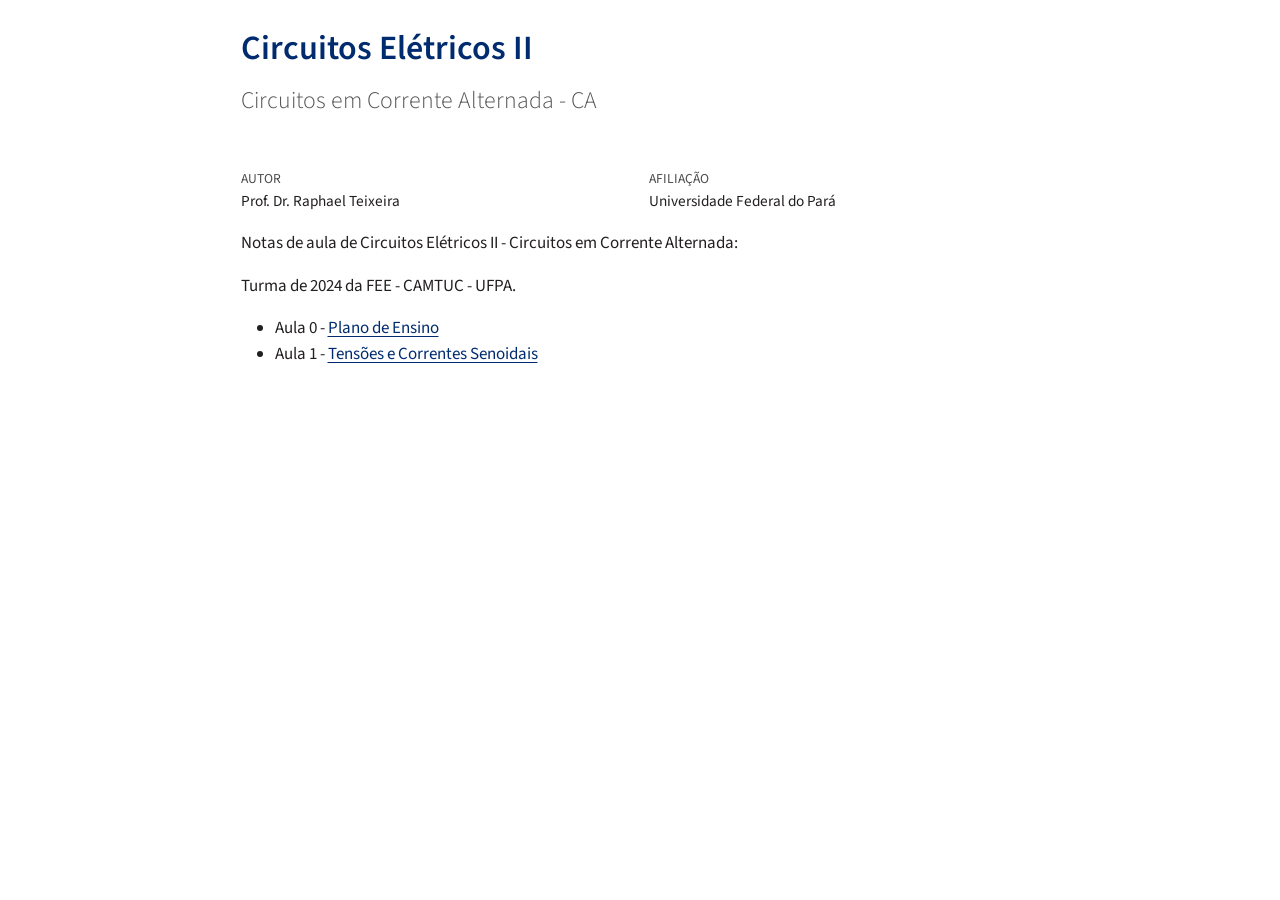
==== index.html @ 869584f1 "Built site for gh-pages" ====
<!DOCTYPE html>
<html xmlns="http://www.w3.org/1999/xhtml" lang="pt-BR" xml:lang="pt-BR"><head>

<meta charset="utf-8">
<meta name="generator" content="quarto-1.8.24">

<meta name="viewport" content="width=device-width, initial-scale=1.0, user-scalable=yes">

<meta name="author" content="Prof.&nbsp;Dr.&nbsp;Raphael Teixeira">

<title>Circuitos Elétricos II</title>
<style>
code{white-space: pre-wrap;}
span.smallcaps{font-variant: small-caps;}
div.columns{display: flex; gap: min(4vw, 1.5em);}
div.column{flex: auto; overflow-x: auto;}
div.hanging-indent{margin-left: 1.5em; text-indent: -1.5em;}
ul.task-list{list-style: none;}
ul.task-list li input[type="checkbox"] {
  width: 0.8em;
  margin: 0 0.8em 0.2em -1em; /* quarto-specific, see https://github.com/quarto-dev/quarto-cli/issues/4556 */ 
  vertical-align: middle;
}
</style>


<script src="site_libs/quarto-nav/quarto-nav.js"></script>
<script src="site_libs/clipboard/clipboard.min.js"></script>
<script src="site_libs/quarto-search/autocomplete.umd.js"></script>
<script src="site_libs/quarto-search/fuse.min.js"></script>
<script src="site_libs/quarto-search/quarto-search.js"></script>
<meta name="quarto:offset" content="./">
<script src="site_libs/quarto-html/quarto.js" type="module"></script>
<script src="site_libs/quarto-html/tabsets/tabsets.js" type="module"></script>
<script src="site_libs/quarto-html/axe/axe-check.js" type="module"></script>
<script src="site_libs/quarto-html/popper.min.js"></script>
<script src="site_libs/quarto-html/tippy.umd.min.js"></script>
<script src="site_libs/quarto-html/anchor.min.js"></script>
<link href="site_libs/quarto-html/tippy.css" rel="stylesheet">
<link href="site_libs/quarto-html/quarto-syntax-highlighting-dc55a5b9e770e841cd82e46aadbfb9b0.css" rel="stylesheet" id="quarto-text-highlighting-styles">
<script src="site_libs/bootstrap/bootstrap.min.js"></script>
<link href="site_libs/bootstrap/bootstrap-icons.css" rel="stylesheet">
<link href="site_libs/bootstrap/bootstrap-054f9ac2cfdb5bf803b445b878c7fe2c.min.css" rel="stylesheet" append-hash="true" id="quarto-bootstrap" data-mode="light">
<script id="quarto-search-options" type="application/json">{
  "location": "sidebar",
  "copy-button": false,
  "collapse-after": 3,
  "panel-placement": "start",
  "type": "textbox",
  "limit": 50,
  "keyboard-shortcut": [
    "f",
    "/",
    "s"
  ],
  "show-item-context": false,
  "language": {
    "search-no-results-text": "Nenhum resultado",
    "search-matching-documents-text": "documentos correspondentes",
    "search-copy-link-title": "Copiar link para a busca",
    "search-hide-matches-text": "Esconder correspondências adicionais",
    "search-more-match-text": "mais correspondência neste documento",
    "search-more-matches-text": "mais correspondências neste documento",
    "search-clear-button-title": "Limpar",
    "search-text-placeholder": "",
    "search-detached-cancel-button-title": "Cancelar",
    "search-submit-button-title": "Enviar",
    "search-label": "Procurar"
  }
}</script>


</head>

<body class="fullcontent quarto-light">

<div id="quarto-search-results"></div>
<!-- content -->
<div id="quarto-content" class="quarto-container page-columns page-rows-contents page-layout-article">
<!-- sidebar -->
<!-- margin-sidebar -->
    
<!-- main -->
<main class="content" id="quarto-document-content">

<header id="title-block-header" class="quarto-title-block default">
<div class="quarto-title">
<h1 class="title">Circuitos Elétricos II</h1>
<p class="subtitle lead">Circuitos em Corrente Alternada - CA</p>
</div>


<div class="quarto-title-meta-author">
  <div class="quarto-title-meta-heading">Autor</div>
  <div class="quarto-title-meta-heading">Afiliação</div>
  
    <div class="quarto-title-meta-contents">
    <p class="author">Prof.&nbsp;Dr.&nbsp;Raphael Teixeira </p>
  </div>
  <div class="quarto-title-meta-contents">
        <p class="affiliation">
            Universidade Federal do Pará
          </p>
      </div>
  </div>

<div class="quarto-title-meta">

      
  
    
  </div>
  


</header>


<p>Notas de aula de Circuitos Elétricos II - Circuitos em Corrente Alternada:</p>
<p>Turma de 2024 da FEE - CAMTUC - UFPA.</p>
<ul>
<li>Aula 0 - <a href="./Notas/CEII00PlanoEnsino.html">Plano de Ensino</a></li>
<li>Aula 1 - <a href="./Notas/CEII01Senoides.html">Tensões e Correntes Senoidais</a></li>
</ul>



</main> <!-- /main -->
<script id="quarto-html-after-body" type="application/javascript">
  window.document.addEventListener("DOMContentLoaded", function (event) {
    const icon = "";
    const anchorJS = new window.AnchorJS();
    anchorJS.options = {
      placement: 'right',
      icon: icon
    };
    anchorJS.add('.anchored');
    const isCodeAnnotation = (el) => {
      for (const clz of el.classList) {
        if (clz.startsWith('code-annotation-')) {                     
          return true;
        }
      }
      return false;
    }
    const onCopySuccess = function(e) {
      // button target
      const button = e.trigger;
      // don't keep focus
      button.blur();
      // flash "checked"
      button.classList.add('code-copy-button-checked');
      var currentTitle = button.getAttribute("title");
      button.setAttribute("title", "Copiada");
      let tooltip;
      if (window.bootstrap) {
        button.setAttribute("data-bs-toggle", "tooltip");
        button.setAttribute("data-bs-placement", "left");
        button.setAttribute("data-bs-title", "Copiada");
        tooltip = new bootstrap.Tooltip(button, 
          { trigger: "manual", 
            customClass: "code-copy-button-tooltip",
            offset: [0, -8]});
        tooltip.show();    
      }
      setTimeout(function() {
        if (tooltip) {
          tooltip.hide();
          button.removeAttribute("data-bs-title");
          button.removeAttribute("data-bs-toggle");
          button.removeAttribute("data-bs-placement");
        }
        button.setAttribute("title", currentTitle);
        button.classList.remove('code-copy-button-checked');
      }, 1000);
      // clear code selection
      e.clearSelection();
    }
    const getTextToCopy = function(trigger) {
      const outerScaffold = trigger.parentElement.cloneNode(true);
      const codeEl = outerScaffold.querySelector('code');
      for (const childEl of codeEl.children) {
        if (isCodeAnnotation(childEl)) {
          childEl.remove();
        }
      }
      return codeEl.innerText;
    }
    const clipboard = new window.ClipboardJS('.code-copy-button:not([data-in-quarto-modal])', {
      text: getTextToCopy
    });
    clipboard.on('success', onCopySuccess);
    if (window.document.getElementById('quarto-embedded-source-code-modal')) {
      const clipboardModal = new window.ClipboardJS('.code-copy-button[data-in-quarto-modal]', {
        text: getTextToCopy,
        container: window.document.getElementById('quarto-embedded-source-code-modal')
      });
      clipboardModal.on('success', onCopySuccess);
    }
      var localhostRegex = new RegExp(/^(?:http|https):\/\/localhost\:?[0-9]*\//);
      var mailtoRegex = new RegExp(/^mailto:/);
        var filterRegex = new RegExp("https:\/\/raphateixeira\.github\.io\/CircuitosCA\/");
      var isInternal = (href) => {
          return filterRegex.test(href) || localhostRegex.test(href) || mailtoRegex.test(href);
      }
      // Inspect non-navigation links and adorn them if external
     var links = window.document.querySelectorAll('a[href]:not(.nav-link):not(.navbar-brand):not(.toc-action):not(.sidebar-link):not(.sidebar-item-toggle):not(.pagination-link):not(.no-external):not([aria-hidden]):not(.dropdown-item):not(.quarto-navigation-tool):not(.about-link)');
      for (var i=0; i<links.length; i++) {
        const link = links[i];
        if (!isInternal(link.href)) {
          // undo the damage that might have been done by quarto-nav.js in the case of
          // links that we want to consider external
          if (link.dataset.originalHref !== undefined) {
            link.href = link.dataset.originalHref;
          }
        }
      }
    function tippyHover(el, contentFn, onTriggerFn, onUntriggerFn) {
      const config = {
        allowHTML: true,
        maxWidth: 500,
        delay: 100,
        arrow: false,
        appendTo: function(el) {
            return el.parentElement;
        },
        interactive: true,
        interactiveBorder: 10,
        theme: 'quarto',
        placement: 'bottom-start',
      };
      if (contentFn) {
        config.content = contentFn;
      }
      if (onTriggerFn) {
        config.onTrigger = onTriggerFn;
      }
      if (onUntriggerFn) {
        config.onUntrigger = onUntriggerFn;
      }
      window.tippy(el, config); 
    }
    const noterefs = window.document.querySelectorAll('a[role="doc-noteref"]');
    for (var i=0; i<noterefs.length; i++) {
      const ref = noterefs[i];
      tippyHover(ref, function() {
        // use id or data attribute instead here
        let href = ref.getAttribute('data-footnote-href') || ref.getAttribute('href');
        try { href = new URL(href).hash; } catch {}
        const id = href.replace(/^#\/?/, "");
        const note = window.document.getElementById(id);
        if (note) {
          return note.innerHTML;
        } else {
          return "";
        }
      });
    }
    const xrefs = window.document.querySelectorAll('a.quarto-xref');
    const processXRef = (id, note) => {
      // Strip column container classes
      const stripColumnClz = (el) => {
        el.classList.remove("page-full", "page-columns");
        if (el.children) {
          for (const child of el.children) {
            stripColumnClz(child);
          }
        }
      }
      stripColumnClz(note)
      if (id === null || id.startsWith('sec-')) {
        // Special case sections, only their first couple elements
        const container = document.createElement("div");
        if (note.children && note.children.length > 2) {
          container.appendChild(note.children[0].cloneNode(true));
          for (let i = 1; i < note.children.length; i++) {
            const child = note.children[i];
            if (child.tagName === "P" && child.innerText === "") {
              continue;
            } else {
              container.appendChild(child.cloneNode(true));
              break;
            }
          }
          if (window.Quarto?.typesetMath) {
            window.Quarto.typesetMath(container);
          }
          return container.innerHTML
        } else {
          if (window.Quarto?.typesetMath) {
            window.Quarto.typesetMath(note);
          }
          return note.innerHTML;
        }
      } else {
        // Remove any anchor links if they are present
        const anchorLink = note.querySelector('a.anchorjs-link');
        if (anchorLink) {
          anchorLink.remove();
        }
        if (window.Quarto?.typesetMath) {
          window.Quarto.typesetMath(note);
        }
        if (note.classList.contains("callout")) {
          return note.outerHTML;
        } else {
          return note.innerHTML;
        }
      }
    }
    for (var i=0; i<xrefs.length; i++) {
      const xref = xrefs[i];
      tippyHover(xref, undefined, function(instance) {
        instance.disable();
        let url = xref.getAttribute('href');
        let hash = undefined; 
        if (url.startsWith('#')) {
          hash = url;
        } else {
          try { hash = new URL(url).hash; } catch {}
        }
        if (hash) {
          const id = hash.replace(/^#\/?/, "");
          const note = window.document.getElementById(id);
          if (note !== null) {
            try {
              const html = processXRef(id, note.cloneNode(true));
              instance.setContent(html);
            } finally {
              instance.enable();
              instance.show();
            }
          } else {
            // See if we can fetch this
            fetch(url.split('#')[0])
            .then(res => res.text())
            .then(html => {
              const parser = new DOMParser();
              const htmlDoc = parser.parseFromString(html, "text/html");
              const note = htmlDoc.getElementById(id);
              if (note !== null) {
                const html = processXRef(id, note);
                instance.setContent(html);
              } 
            }).finally(() => {
              instance.enable();
              instance.show();
            });
          }
        } else {
          // See if we can fetch a full url (with no hash to target)
          // This is a special case and we should probably do some content thinning / targeting
          fetch(url)
          .then(res => res.text())
          .then(html => {
            const parser = new DOMParser();
            const htmlDoc = parser.parseFromString(html, "text/html");
            const note = htmlDoc.querySelector('main.content');
            if (note !== null) {
              // This should only happen for chapter cross references
              // (since there is no id in the URL)
              // remove the first header
              if (note.children.length > 0 && note.children[0].tagName === "HEADER") {
                note.children[0].remove();
              }
              const html = processXRef(null, note);
              instance.setContent(html);
            } 
          }).finally(() => {
            instance.enable();
            instance.show();
          });
        }
      }, function(instance) {
      });
    }
        let selectedAnnoteEl;
        const selectorForAnnotation = ( cell, annotation) => {
          let cellAttr = 'data-code-cell="' + cell + '"';
          let lineAttr = 'data-code-annotation="' +  annotation + '"';
          const selector = 'span[' + cellAttr + '][' + lineAttr + ']';
          return selector;
        }
        const selectCodeLines = (annoteEl) => {
          const doc = window.document;
          const targetCell = annoteEl.getAttribute("data-target-cell");
          const targetAnnotation = annoteEl.getAttribute("data-target-annotation");
          const annoteSpan = window.document.querySelector(selectorForAnnotation(targetCell, targetAnnotation));
          const lines = annoteSpan.getAttribute("data-code-lines").split(",");
          const lineIds = lines.map((line) => {
            return targetCell + "-" + line;
          })
          let top = null;
          let height = null;
          let parent = null;
          if (lineIds.length > 0) {
              //compute the position of the single el (top and bottom and make a div)
              const el = window.document.getElementById(lineIds[0]);
              top = el.offsetTop;
              height = el.offsetHeight;
              parent = el.parentElement.parentElement;
            if (lineIds.length > 1) {
              const lastEl = window.document.getElementById(lineIds[lineIds.length - 1]);
              const bottom = lastEl.offsetTop + lastEl.offsetHeight;
              height = bottom - top;
            }
            if (top !== null && height !== null && parent !== null) {
              // cook up a div (if necessary) and position it 
              let div = window.document.getElementById("code-annotation-line-highlight");
              if (div === null) {
                div = window.document.createElement("div");
                div.setAttribute("id", "code-annotation-line-highlight");
                div.style.position = 'absolute';
                parent.appendChild(div);
              }
              div.style.top = top - 2 + "px";
              div.style.height = height + 4 + "px";
              div.style.left = 0;
              let gutterDiv = window.document.getElementById("code-annotation-line-highlight-gutter");
              if (gutterDiv === null) {
                gutterDiv = window.document.createElement("div");
                gutterDiv.setAttribute("id", "code-annotation-line-highlight-gutter");
                gutterDiv.style.position = 'absolute';
                const codeCell = window.document.getElementById(targetCell);
                const gutter = codeCell.querySelector('.code-annotation-gutter');
                gutter.appendChild(gutterDiv);
              }
              gutterDiv.style.top = top - 2 + "px";
              gutterDiv.style.height = height + 4 + "px";
            }
            selectedAnnoteEl = annoteEl;
          }
        };
        const unselectCodeLines = () => {
          const elementsIds = ["code-annotation-line-highlight", "code-annotation-line-highlight-gutter"];
          elementsIds.forEach((elId) => {
            const div = window.document.getElementById(elId);
            if (div) {
              div.remove();
            }
          });
          selectedAnnoteEl = undefined;
        };
          // Handle positioning of the toggle
      window.addEventListener(
        "resize",
        throttle(() => {
          elRect = undefined;
          if (selectedAnnoteEl) {
            selectCodeLines(selectedAnnoteEl);
          }
        }, 10)
      );
      function throttle(fn, ms) {
      let throttle = false;
      let timer;
        return (...args) => {
          if(!throttle) { // first call gets through
              fn.apply(this, args);
              throttle = true;
          } else { // all the others get throttled
              if(timer) clearTimeout(timer); // cancel #2
              timer = setTimeout(() => {
                fn.apply(this, args);
                timer = throttle = false;
              }, ms);
          }
        };
      }
        // Attach click handler to the DT
        const annoteDls = window.document.querySelectorAll('dt[data-target-cell]');
        for (const annoteDlNode of annoteDls) {
          annoteDlNode.addEventListener('click', (event) => {
            const clickedEl = event.target;
            if (clickedEl !== selectedAnnoteEl) {
              unselectCodeLines();
              const activeEl = window.document.querySelector('dt[data-target-cell].code-annotation-active');
              if (activeEl) {
                activeEl.classList.remove('code-annotation-active');
              }
              selectCodeLines(clickedEl);
              clickedEl.classList.add('code-annotation-active');
            } else {
              // Unselect the line
              unselectCodeLines();
              clickedEl.classList.remove('code-annotation-active');
            }
          });
        }
    const findCites = (el) => {
      const parentEl = el.parentElement;
      if (parentEl) {
        const cites = parentEl.dataset.cites;
        if (cites) {
          return {
            el,
            cites: cites.split(' ')
          };
        } else {
          return findCites(el.parentElement)
        }
      } else {
        return undefined;
      }
    };
    var bibliorefs = window.document.querySelectorAll('a[role="doc-biblioref"]');
    for (var i=0; i<bibliorefs.length; i++) {
      const ref = bibliorefs[i];
      const citeInfo = findCites(ref);
      if (citeInfo) {
        tippyHover(citeInfo.el, function() {
          var popup = window.document.createElement('div');
          citeInfo.cites.forEach(function(cite) {
            var citeDiv = window.document.createElement('div');
            citeDiv.classList.add('hanging-indent');
            citeDiv.classList.add('csl-entry');
            var biblioDiv = window.document.getElementById('ref-' + cite);
            if (biblioDiv) {
              citeDiv.innerHTML = biblioDiv.innerHTML;
            }
            popup.appendChild(citeDiv);
          });
          return popup.innerHTML;
        });
      }
    }
  });
  </script>
</div> <!-- /content -->




</body></html>
---- site_libs/quarto-html/tippy.css ----
.tippy-box[data-animation=fade][data-state=hidden]{opacity:0}[data-tippy-root]{max-width:calc(100vw - 10px)}.tippy-box{position:relative;background-color:#333;color:#fff;border-radius:4px;font-size:14px;line-height:1.4;white-space:normal;outline:0;transition-property:transform,visibility,opacity}.tippy-box[data-placement^=top]>.tippy-arrow{bottom:0}.tippy-box[data-placement^=top]>.tippy-arrow:before{bottom:-7px;left:0;border-width:8px 8px 0;border-top-color:initial;transform-origin:center top}.tippy-box[data-placement^=bottom]>.tippy-arrow{top:0}.tippy-box[data-placement^=bottom]>.tippy-arrow:before{top:-7px;left:0;border-width:0 8px 8px;border-bottom-color:initial;transform-origin:center bottom}.tippy-box[data-placement^=left]>.tippy-arrow{right:0}.tippy-box[data-placement^=left]>.tippy-arrow:before{border-width:8px 0 8px 8px;border-left-color:initial;right:-7px;transform-origin:center left}.tippy-box[data-placement^=right]>.tippy-arrow{left:0}.tippy-box[data-placement^=right]>.tippy-arrow:before{left:-7px;border-width:8px 8px 8px 0;border-right-color:initial;transform-origin:center right}.tippy-box[data-inertia][data-state=visible]{transition-timing-function:cubic-bezier(.54,1.5,.38,1.11)}.tippy-arrow{width:16px;height:16px;color:#333}.tippy-arrow:before{content:"";position:absolute;border-color:transparent;border-style:solid}.tippy-content{position:relative;padding:5px 9px;z-index:1}
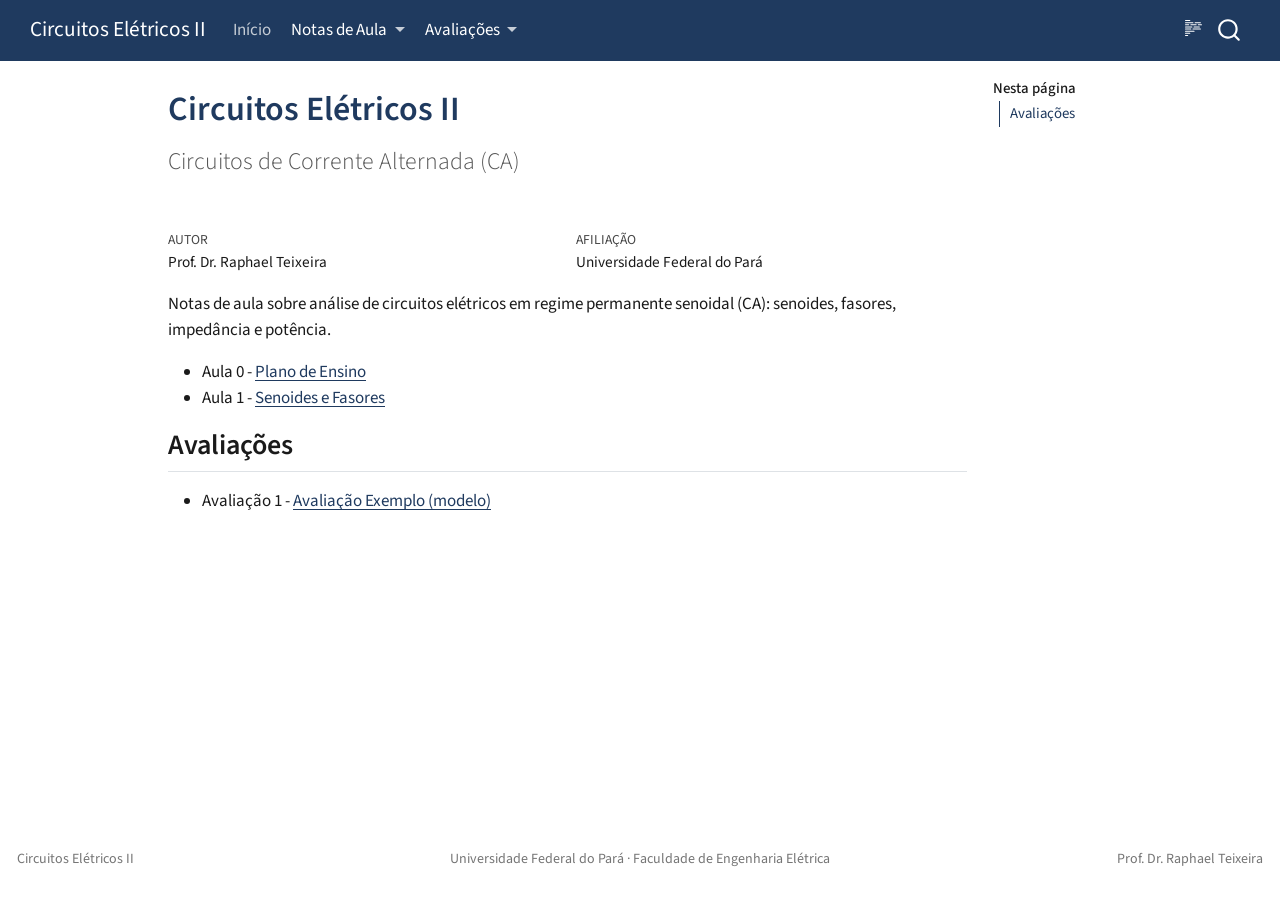
==== commit 261e514a: "Built site for gh-pages" ====
--- a/index.html
+++ b/index.html
@@ -2,7 +2,7 @@
 <html xmlns="http://www.w3.org/1999/xhtml" lang="pt-BR" xml:lang="pt-BR"><head>
 
 <meta charset="utf-8">
-<meta name="generator" content="quarto-1.8.24">
+<meta name="generator" content="quarto-1.9.38">
 
 <meta name="viewport" content="width=device-width, initial-scale=1.0, user-scalable=yes">
 
@@ -10,6 +10,9 @@
 
 <title>Circuitos Elétricos II</title>
 <style>
+/* Default styles provided by pandoc.
+** See https://pandoc.org/MANUAL.html#variables-for-html for config info.
+*/
 code{white-space: pre-wrap;}
 span.smallcaps{font-variant: small-caps;}
 div.columns{display: flex; gap: min(4vw, 1.5em);}
@@ -25,6 +28,7 @@
 
 
 <script src="site_libs/quarto-nav/quarto-nav.js"></script>
+<script src="site_libs/quarto-nav/headroom.min.js"></script>
 <script src="site_libs/clipboard/clipboard.min.js"></script>
 <script src="site_libs/quarto-search/autocomplete.umd.js"></script>
 <script src="site_libs/quarto-search/fuse.min.js"></script>
@@ -32,21 +36,20 @@
 <meta name="quarto:offset" content="./">
 <script src="site_libs/quarto-html/quarto.js" type="module"></script>
 <script src="site_libs/quarto-html/tabsets/tabsets.js" type="module"></script>
-<script src="site_libs/quarto-html/axe/axe-check.js" type="module"></script>
 <script src="site_libs/quarto-html/popper.min.js"></script>
 <script src="site_libs/quarto-html/tippy.umd.min.js"></script>
 <script src="site_libs/quarto-html/anchor.min.js"></script>
 <link href="site_libs/quarto-html/tippy.css" rel="stylesheet">
-<link href="site_libs/quarto-html/quarto-syntax-highlighting-dc55a5b9e770e841cd82e46aadbfb9b0.css" rel="stylesheet" id="quarto-text-highlighting-styles">
+<link href="site_libs/quarto-html/quarto-syntax-highlighting-15634bcf2e68342d4ad2dfa704d543f6.css" rel="stylesheet" id="quarto-text-highlighting-styles">
 <script src="site_libs/bootstrap/bootstrap.min.js"></script>
 <link href="site_libs/bootstrap/bootstrap-icons.css" rel="stylesheet">
-<link href="site_libs/bootstrap/bootstrap-054f9ac2cfdb5bf803b445b878c7fe2c.min.css" rel="stylesheet" append-hash="true" id="quarto-bootstrap" data-mode="light">
+<link href="site_libs/bootstrap/bootstrap-68fbfe70d10f7a52d4befa51dc25960c.min.css" rel="stylesheet" append-hash="true" id="quarto-bootstrap" data-mode="light">
 <script id="quarto-search-options" type="application/json">{
-  "location": "sidebar",
+  "location": "navbar",
   "copy-button": false,
   "collapse-after": 3,
-  "panel-placement": "start",
-  "type": "textbox",
+  "panel-placement": "end",
+  "type": "overlay",
   "limit": 50,
   "keyboard-shortcut": [
     "f",
@@ -72,21 +75,85 @@
 
 </head>
 
-<body class="fullcontent quarto-light">
+<body class="nav-fixed quarto-light">
 
 <div id="quarto-search-results"></div>
+  <header id="quarto-header" class="headroom fixed-top">
+    <nav class="navbar navbar-expand-lg " data-bs-theme="dark">
+      <div class="navbar-container container-fluid">
+      <div class="navbar-brand-container mx-auto">
+    <a class="navbar-brand" href="./index.html">
+    <span class="navbar-title">Circuitos Elétricos II</span>
+    </a>
+  </div>
+            <div id="quarto-search" class="" title="Procurar"></div>
+          <button class="navbar-toggler" type="button" data-bs-toggle="collapse" data-bs-target="#navbarCollapse" aria-controls="navbarCollapse" role="menu" aria-expanded="false" aria-label="Alternar de navegação" onclick="if (window.quartoToggleHeadroom) { window.quartoToggleHeadroom(); }">
+  <span class="navbar-toggler-icon"></span>
+</button>
+          <div class="collapse navbar-collapse" id="navbarCollapse">
+            <ul class="navbar-nav navbar-nav-scroll me-auto">
+  <li class="nav-item">
+    <a class="nav-link active" href="./index.html" aria-current="page"> 
+<span class="menu-text">Início</span></a>
+  </li>  
+  <li class="nav-item dropdown ">
+    <a class="nav-link dropdown-toggle" href="#" id="nav-menu-notas-de-aula" role="link" data-bs-toggle="dropdown" aria-expanded="false">
+ <span class="menu-text">Notas de Aula</span>
+    </a>
+    <ul class="dropdown-menu" aria-labelledby="nav-menu-notas-de-aula">    
+        <li>
+    <a class="dropdown-item" href="./Notas/Aula00PlanoEnsino.html">
+ <span class="dropdown-text">0 · Plano de Ensino</span></a>
+  </li>  
+        <li>
+    <a class="dropdown-item" href="./Notas/Aula01Senoides.html">
+ <span class="dropdown-text">1 · Senoides e Fasores</span></a>
+  </li>  
+    </ul>
+  </li>
+  <li class="nav-item dropdown ">
+    <a class="nav-link dropdown-toggle" href="#" id="nav-menu-avaliações" role="link" data-bs-toggle="dropdown" aria-expanded="false">
+ <span class="menu-text">Avaliações</span>
+    </a>
+    <ul class="dropdown-menu" aria-labelledby="nav-menu-avaliações">    
+        <li>
+    <a class="dropdown-item" href="./Avaliacoes/Avaliacao01Exemplo.html">
+ <span class="dropdown-text">1 · Avaliação Exemplo (modelo)</span></a>
+  </li>  
+    </ul>
+  </li>
+</ul>
+          </div> <!-- /navcollapse -->
+            <div class="quarto-navbar-tools">
+  <a href="" class="quarto-reader-toggle quarto-navigation-tool px-1" onclick="window.quartoToggleReader(); return false;" title="Alternar modo de leitor">
+  <div class="quarto-reader-toggle-btn">
+  <i class="bi"></i>
+  </div>
+</a>
+</div>
+      </div> <!-- /container-fluid -->
+    </nav>
+</header>
 <!-- content -->
-<div id="quarto-content" class="quarto-container page-columns page-rows-contents page-layout-article">
+<div id="quarto-content" class="quarto-container page-columns page-rows-contents page-layout-article page-navbar">
 <!-- sidebar -->
 <!-- margin-sidebar -->
-    
+    <div id="quarto-margin-sidebar" class="sidebar margin-sidebar">
+        <nav id="TOC" role="doc-toc" class="toc-active">
+    <h2 id="toc-title">Nesta página</h2>
+   
+  <ul>
+  <li><a href="#avaliações" id="toc-avaliações" class="nav-link active" data-scroll-target="#avaliações">Avaliações</a></li>
+  </ul>
+</nav>
+    </div>
 <!-- main -->
 <main class="content" id="quarto-document-content">
 
 <header id="title-block-header" class="quarto-title-block default">
 <div class="quarto-title">
 <h1 class="title">Circuitos Elétricos II</h1>
-<p class="subtitle lead">Circuitos em Corrente Alternada - CA</p>
+<p class="subtitle lead">Circuitos de Corrente Alternada (CA)</p>
 </div>
 
 
@@ -116,14 +183,21 @@
 </header>
 
 
-<p>Notas de aula de Circuitos Elétricos II - Circuitos em Corrente Alternada:</p>
-<p>Turma de 2024 da FEE - CAMTUC - UFPA.</p>
+<!-- Portal do projeto. Cada item aponta para um deck em Notas/.
+     Duplique as linhas conforme adicionar aulas. -->
+<p>Notas de aula sobre análise de circuitos elétricos em regime permanente senoidal (CA): senoides, fasores, impedância e potência.</p>
 <ul>
-<li>Aula 0 - <a href="./Notas/CEII00PlanoEnsino.html">Plano de Ensino</a></li>
-<li>Aula 1 - <a href="./Notas/CEII01Senoides.html">Tensões e Correntes Senoidais</a></li>
+<li>Aula 0 - <a href="./Notas/Aula00PlanoEnsino.html">Plano de Ensino</a></li>
+<li>Aula 1 - <a href="./Notas/Aula01Senoides.html">Senoides e Fasores</a> <!-- * Aula 2 - [Título](Notas/Aula02Titulo.qmd) --></li>
 </ul>
-
-
+<section id="avaliações" class="level2">
+<h2 class="anchored" data-anchor-id="avaliações">Avaliações</h2>
+<ul>
+<li>Avaliação 1 - <a href="./Avaliacoes/Avaliacao01Exemplo.html">Avaliação Exemplo (modelo)</a> <!-- * Avaliação 2 - [Título](Avaliacoes/Avaliacao02Titulo.qmd) --></li>
+</ul>
+
+
+</section>
 
 </main> <!-- /main -->
 <script id="quarto-html-after-body" type="application/javascript">
@@ -527,6 +601,19 @@
   });
   </script>
 </div> <!-- /content -->
+<footer class="footer">
+  <div class="nav-footer">
+    <div class="nav-footer-left">
+<p>Circuitos Elétricos II</p>
+</div>   
+    <div class="nav-footer-center">
+<p>Universidade Federal do Pará · Faculdade de Engenharia Elétrica</p>
+</div>
+    <div class="nav-footer-right">
+<p>Prof.&nbsp;Dr.&nbsp;Raphael Teixeira</p>
+</div>
+  </div>
+</footer>
 
 
 
--- a/site_libs/quarto-html/quarto-syntax-highlighting-15634bcf2e68342d4ad2dfa704d543f6.css
+++ b/site_libs/quarto-html/quarto-syntax-highlighting-15634bcf2e68342d4ad2dfa704d543f6.css
@@ -0,0 +1,236 @@
+/* quarto syntax highlight colors */
+:root {
+  --quarto-hl-ot-color: #003B4F;
+  --quarto-hl-at-color: #657422;
+  --quarto-hl-ss-color: #20794D;
+  --quarto-hl-an-color: #5E5E5E;
+  --quarto-hl-fu-color: #4758AB;
+  --quarto-hl-st-color: #20794D;
+  --quarto-hl-cf-color: #003B4F;
+  --quarto-hl-op-color: #5E5E5E;
+  --quarto-hl-er-color: #AD0000;
+  --quarto-hl-bn-color: #AD0000;
+  --quarto-hl-al-color: #AD0000;
+  --quarto-hl-va-color: #111111;
+  --quarto-hl-bu-color: inherit;
+  --quarto-hl-ex-color: inherit;
+  --quarto-hl-pp-color: #AD0000;
+  --quarto-hl-in-color: #5E5E5E;
+  --quarto-hl-vs-color: #20794D;
+  --quarto-hl-wa-color: #5E5E5E;
+  --quarto-hl-do-color: #5E5E5E;
+  --quarto-hl-im-color: #00769E;
+  --quarto-hl-ch-color: #20794D;
+  --quarto-hl-dt-color: #AD0000;
+  --quarto-hl-fl-color: #AD0000;
+  --quarto-hl-co-color: #5E5E5E;
+  --quarto-hl-cv-color: #5E5E5E;
+  --quarto-hl-cn-color: #8f5902;
+  --quarto-hl-sc-color: #5E5E5E;
+  --quarto-hl-dv-color: #AD0000;
+  --quarto-hl-kw-color: #003B4F;
+}
+
+/* other quarto variables */
+:root {
+  --quarto-font-monospace: SFMono-Regular, Menlo, Monaco, Consolas, "Liberation Mono", "Courier New", monospace;
+}
+
+/* syntax highlight based on Pandoc's rules */
+pre > code.sourceCode > span {
+  color: #003B4F;
+}
+
+code.sourceCode > span {
+  color: #003B4F;
+}
+
+div.sourceCode,
+div.sourceCode pre.sourceCode {
+  color: #003B4F;
+}
+
+/* Normal */
+code span {
+  color: #003B4F;
+}
+
+/* Alert */
+code span.al {
+  color: #AD0000;
+  font-style: inherit;
+}
+
+/* Annotation */
+code span.an {
+  color: #5E5E5E;
+  font-style: inherit;
+}
+
+/* Attribute */
+code span.at {
+  color: #657422;
+  font-style: inherit;
+}
+
+/* BaseN */
+code span.bn {
+  color: #AD0000;
+  font-style: inherit;
+}
+
+/* BuiltIn */
+code span.bu {
+  font-style: inherit;
+}
+
+/* ControlFlow */
+code span.cf {
+  color: #003B4F;
+  font-weight: bold;
+  font-style: inherit;
+}
+
+/* Char */
+code span.ch {
+  color: #20794D;
+  font-style: inherit;
+}
+
+/* Constant */
+code span.cn {
+  color: #8f5902;
+  font-style: inherit;
+}
+
+/* Comment */
+code span.co {
+  color: #5E5E5E;
+  font-style: inherit;
+}
+
+/* CommentVar */
+code span.cv {
+  color: #5E5E5E;
+  font-style: italic;
+}
+
+/* Documentation */
+code span.do {
+  color: #5E5E5E;
+  font-style: italic;
+}
+
+/* DataType */
+code span.dt {
+  color: #AD0000;
+  font-style: inherit;
+}
+
+/* DecVal */
+code span.dv {
+  color: #AD0000;
+  font-style: inherit;
+}
+
+/* Error */
+code span.er {
+  color: #AD0000;
+  font-style: inherit;
+}
+
+/* Extension */
+code span.ex {
+  font-style: inherit;
+}
+
+/* Float */
+code span.fl {
+  color: #AD0000;
+  font-style: inherit;
+}
+
+/* Function */
+code span.fu {
+  color: #4758AB;
+  font-style: inherit;
+}
+
+/* Import */
+code span.im {
+  color: #00769E;
+  font-style: inherit;
+}
+
+/* Information */
+code span.in {
+  color: #5E5E5E;
+  font-style: inherit;
+}
+
+/* Keyword */
+code span.kw {
+  color: #003B4F;
+  font-weight: bold;
+  font-style: inherit;
+}
+
+/* Operator */
+code span.op {
+  color: #5E5E5E;
+  font-style: inherit;
+}
+
+/* Other */
+code span.ot {
+  color: #003B4F;
+  font-style: inherit;
+}
+
+/* Preprocessor */
+code span.pp {
+  color: #AD0000;
+  font-style: inherit;
+}
+
+/* SpecialChar */
+code span.sc {
+  color: #5E5E5E;
+  font-style: inherit;
+}
+
+/* SpecialString */
+code span.ss {
+  color: #20794D;
+  font-style: inherit;
+}
+
+/* String */
+code span.st {
+  color: #20794D;
+  font-style: inherit;
+}
+
+/* Variable */
+code span.va {
+  color: #111111;
+  font-style: inherit;
+}
+
+/* VerbatimString */
+code span.vs {
+  color: #20794D;
+  font-style: inherit;
+}
+
+/* Warning */
+code span.wa {
+  color: #5E5E5E;
+  font-style: italic;
+}
+
+.prevent-inlining {
+  content: "</";
+}
+
+/*# sourceMappingURL=f23921c56f73e400b49028c9186a1aa0.css.map */
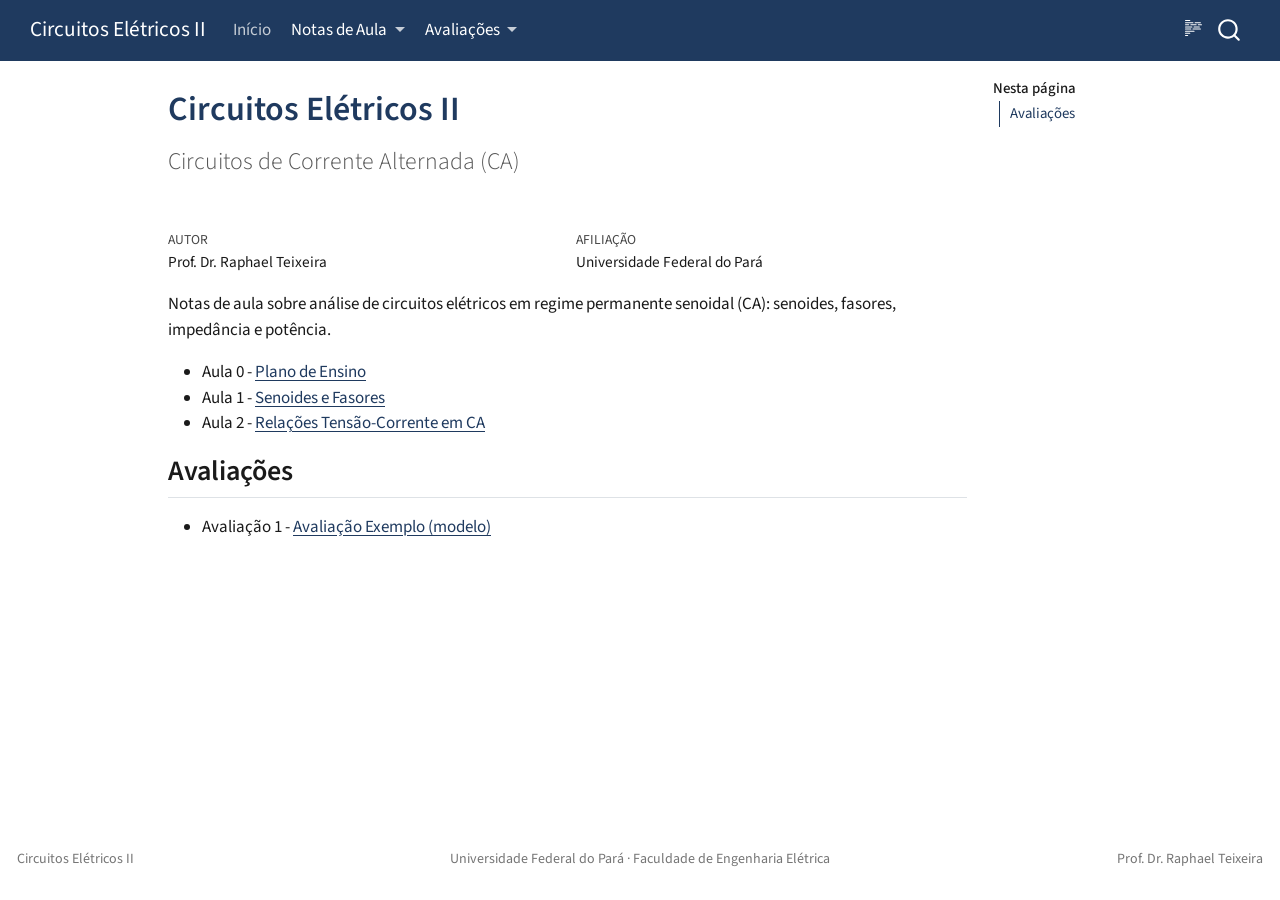
==== commit 2a4bf1d9: "Built site for gh-pages" ====
--- a/index.html
+++ b/index.html
@@ -109,6 +109,10 @@
     <a class="dropdown-item" href="./Notas/Aula01Senoides.html">
  <span class="dropdown-text">1 · Senoides e Fasores</span></a>
   </li>  
+        <li>
+    <a class="dropdown-item" href="./Notas/Aula02Impedancia.html">
+ <span class="dropdown-text">2 · Relações Tensão-Corrente em CA</span></a>
+  </li>  
     </ul>
   </li>
   <li class="nav-item dropdown ">
@@ -188,7 +192,8 @@
 <p>Notas de aula sobre análise de circuitos elétricos em regime permanente senoidal (CA): senoides, fasores, impedância e potência.</p>
 <ul>
 <li>Aula 0 - <a href="./Notas/Aula00PlanoEnsino.html">Plano de Ensino</a></li>
-<li>Aula 1 - <a href="./Notas/Aula01Senoides.html">Senoides e Fasores</a> <!-- * Aula 2 - [Título](Notas/Aula02Titulo.qmd) --></li>
+<li>Aula 1 - <a href="./Notas/Aula01Senoides.html">Senoides e Fasores</a></li>
+<li>Aula 2 - <a href="./Notas/Aula02Impedancia.html">Relações Tensão-Corrente em CA</a> <!-- * Aula 3 - [Título](Notas/Aula03Titulo.qmd) --></li>
 </ul>
 <section id="avaliações" class="level2">
 <h2 class="anchored" data-anchor-id="avaliações">Avaliações</h2>
